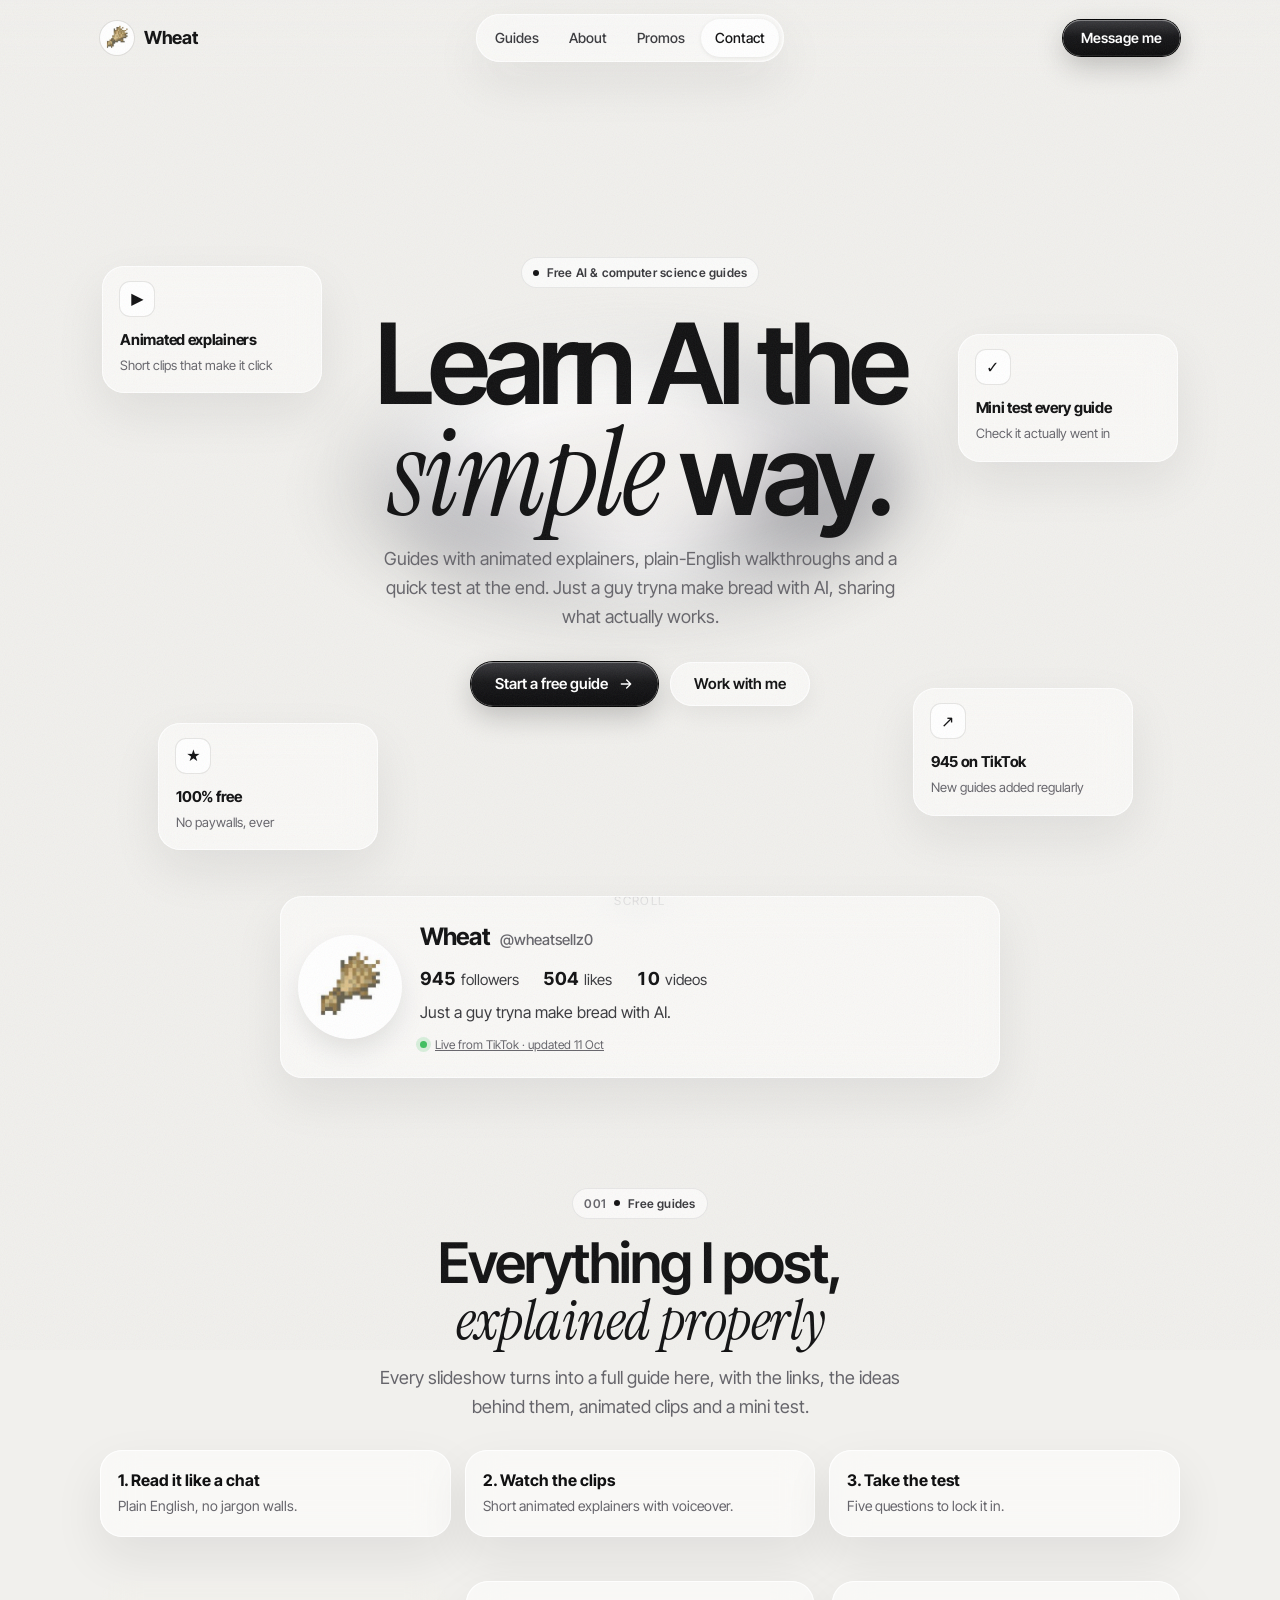
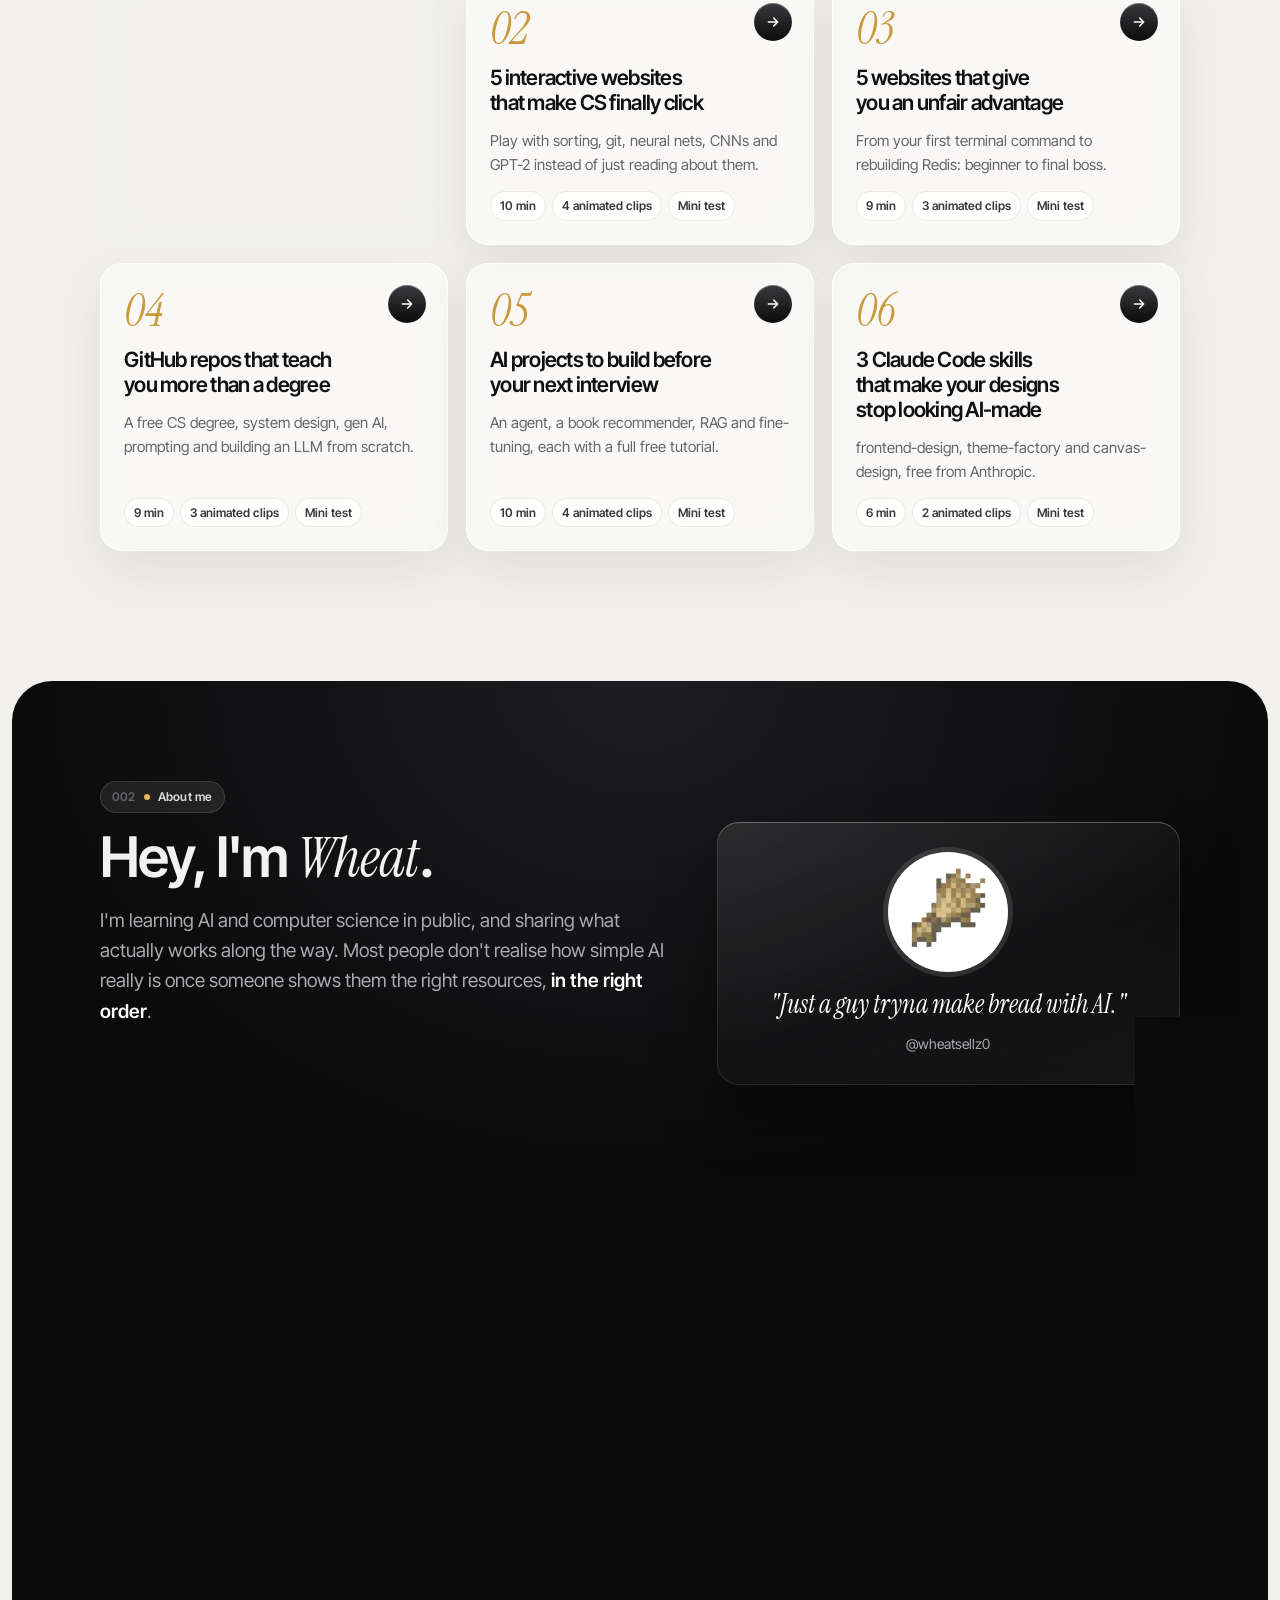
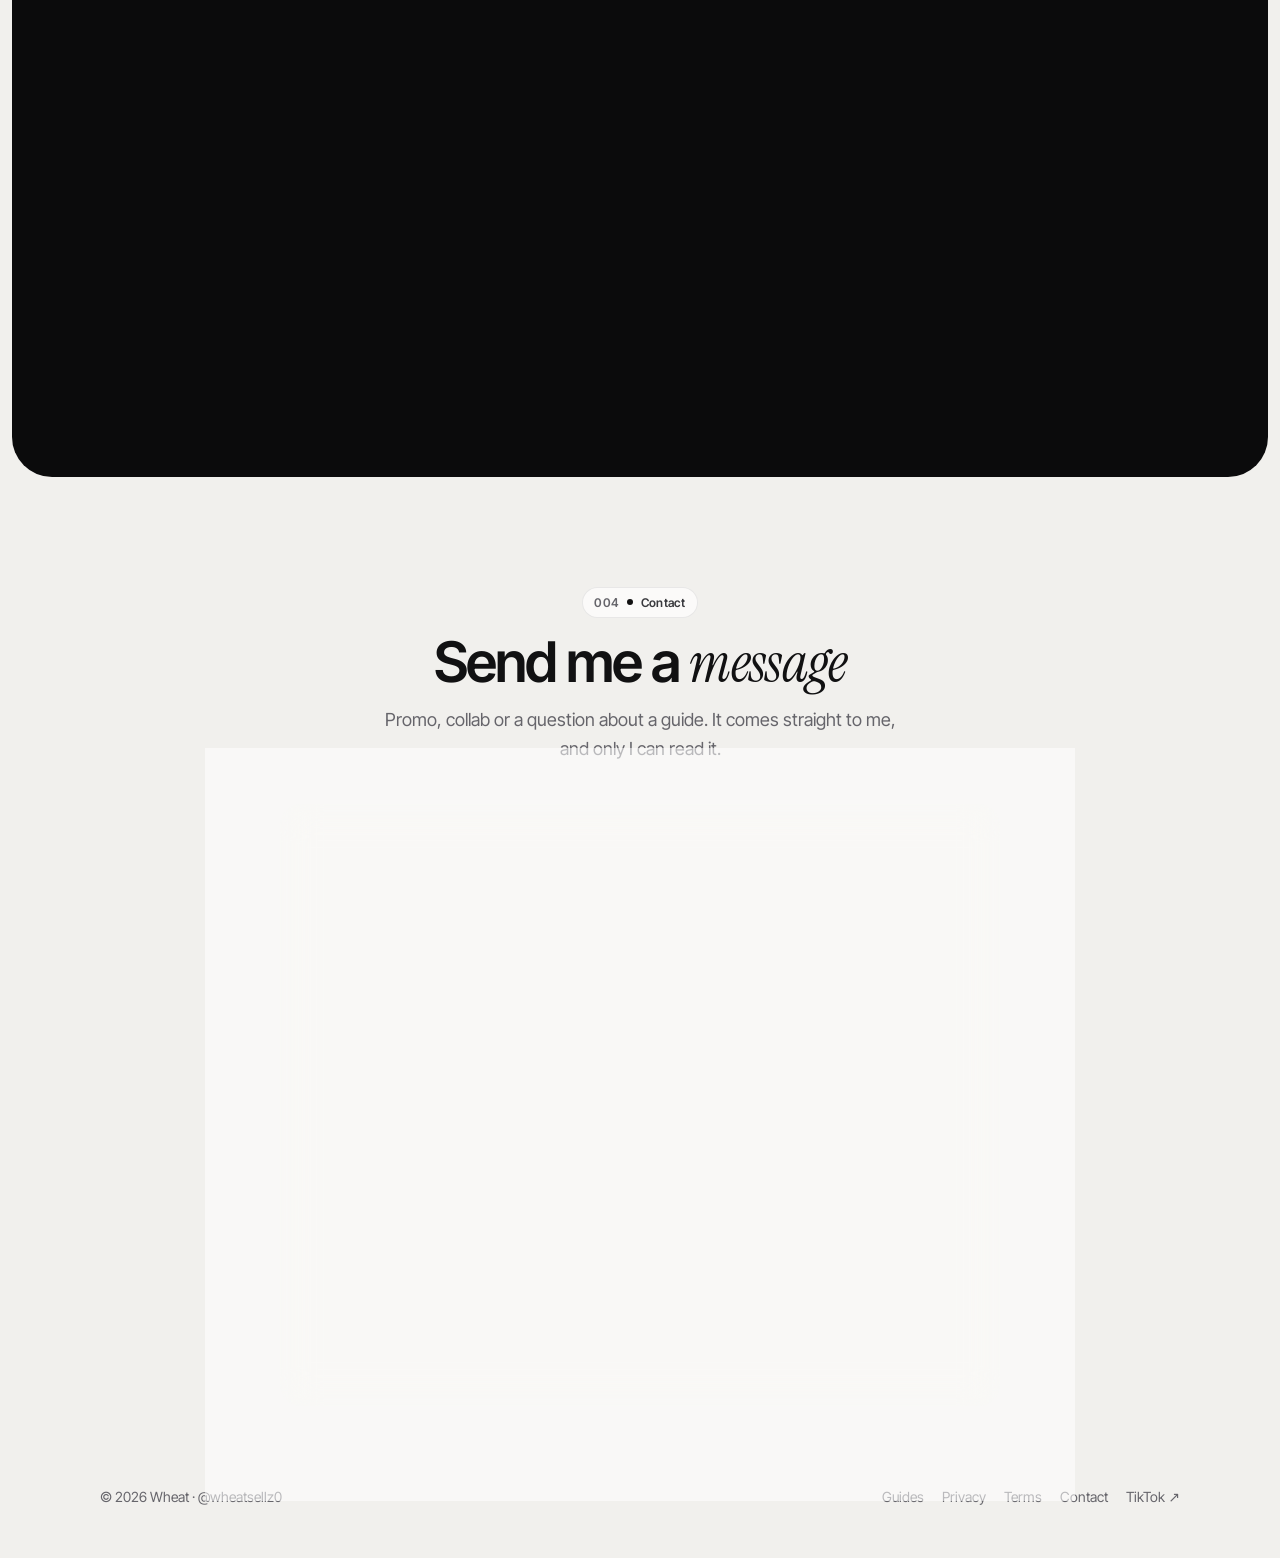
==== index.html @ 7003b882 "Add files via upload" ====
<!doctype html>
<html lang="en">
<head>
<meta charset="utf-8">
<meta name="viewport" content="width=device-width, initial-scale=1, viewport-fit=cover">
<meta http-equiv="Content-Security-Policy" content="default-src 'self'; script-src 'self' 'unsafe-inline'; style-src 'self' 'unsafe-inline'; img-src 'self' data:; font-src 'self'; media-src 'self'; connect-src https://api.web3forms.com; object-src 'none'; base-uri 'self'; form-action 'self'">
<title>Wheat · learn AI the simple way</title>
<meta name="description" content="Free AI and computer science guides from Wheat (@wheatsellz0), with animated explainers and mini tests. About me, promos and how to get in touch.">
<meta property="og:title" content="Wheat · learn AI the simple way">
<meta property="og:description" content="Free AI & CS guides with animated explainers and mini tests.">
<meta property="og:image" content="assets/og.png">
<link rel="stylesheet" href="assets/fonts.css">
<link rel="icon" type="image/png" sizes="32x32" href="assets/favicon-32.png">
<link rel="apple-touch-icon" href="assets/apple-touch-icon.png">
<meta name="theme-color" content="#f1f0ed">
<meta name="referrer" content="strict-origin-when-cross-origin">
<meta property="og:type" content="website">
<meta property="og:site_name" content="Wheat">
<meta name="twitter:card" content="summary_large_image">
<link rel="stylesheet" href="assets/style.css">
<style>
  /* ---------- hero ---------- */
  .hero { position: relative; min-height: min(860px, 100svh); display: grid; place-items: center; text-align: center; padding-block: 40px 90px; isolation: isolate; }
  .orb { position: absolute; z-index: -1; width: min(620px, 92vw); aspect-ratio: 1; left: 50%; top: 46%; translate: -50% -50%; filter: blur(26px); opacity: .75;
    animation: spin 26s linear infinite; }
  .orb::before { content: ''; position: absolute; inset: 8%; border-radius: 50%;
    background: radial-gradient(circle at 35% 30%, #fff 0 18%, transparent 45%), conic-gradient(from 40deg, #cfcfd3, #8d8d93, #f4f4f6, #a7a7ad, #e6e6e9, #77777d, #cfcfd3);
    transform: rotateX(62deg) rotateZ(18deg); box-shadow: 0 40px 80px rgba(0,0,0,.25); }
  .orb::after { content: ''; position: absolute; inset: 30%; border-radius: 50%; background: var(--paper); transform: rotateX(62deg) rotateZ(18deg); filter: blur(10px); }
  @keyframes spin { to { rotate: 360deg; } }
  .hero h1 { font-size: clamp(48px, 9vw, 112px); line-height: .95; font-weight: 600; letter-spacing: -0.055em; }
  .hero h1 .serif { font-size: 1.08em; letter-spacing: -0.02em; }
  .hero .sub { margin-inline: auto; text-align: center; }
  .hero .ctas { display: flex; flex-wrap: wrap; justify-content: center; gap: 12px; margin-top: 30px; }
  .float { position: absolute; padding: 16px 18px; text-align: left; width: 220px; animation: bob 7s ease-in-out infinite; }
  .float b { display: block; font-size: 15px; letter-spacing: -0.02em; }
  .float span { font-size: 13px; color: var(--muted); }
  .float .ic { width: 34px; height: 34px; border-radius: 10px; display: grid; place-items: center; background: #fff; box-shadow: 0 0 0 1px var(--line); margin-bottom: 12px; }
  .f1 { left: 2%; top: 22%; animation-delay: -2s; } .f2 { right: 2%; top: 30%; } .f3 { left: 7%; bottom: 10%; animation-delay: -4s; } .f4 { right: 6%; bottom: 14%; animation-delay: -1s; }
  @keyframes bob { 50% { transform: translateY(-12px); } }
  @media (max-width: 980px) { .float { display: none; } }
  .scrollcue { position: absolute; bottom: 26px; left: 50%; translate: -50% 0; font-size: 12px; color: var(--muted); letter-spacing: .12em; text-transform: uppercase; }

  /* ---------- live profile card ---------- */
  .profile { display: grid; grid-template-columns: auto 1fr; gap: 22px; align-items: center; padding: 22px; margin-top: -40px; }
  .profile .pfp { width: 96px; height: 96px; border-radius: 50%; background: #fff; box-shadow: 0 0 0 4px #fff, 0 12px 30px rgba(0,0,0,.12); object-fit: cover; }
  .profile h3 { font-size: 24px; display: flex; gap: 10px; align-items: baseline; flex-wrap: wrap; }
  .profile h3 small { font-size: 15px; font-weight: 500; color: var(--muted); letter-spacing: 0; }
  .stats { display: flex; flex-wrap: wrap; gap: 8px 24px; margin-top: 8px; font-size: 15px; color: var(--ink-2); font-variant-numeric: tabular-nums; }
  .stats b { color: var(--ink); font-size: 18px; margin-right: 5px; }
  .profile .bio { margin: 6px 0 0; color: var(--ink-2); }
  .live { display: inline-flex; align-items: center; gap: 8px; margin-top: 10px; font-size: 12px; color: var(--muted); }
  .live::before { content: ''; width: 7px; height: 7px; border-radius: 50%; background: #3fbf5f; box-shadow: 0 0 0 4px rgba(63,191,95,.18); animation: pulse 2s infinite; }
  @keyframes pulse { 50% { box-shadow: 0 0 0 7px rgba(63,191,95,.05); } }
  @media (max-width: 520px) { .profile { grid-template-columns: 1fr; text-align: center; justify-items: center; } .stats { justify-content: center; } }

  section { padding-block: 110px 20px; scroll-margin-top: 70px; }
  .head { text-align: center; } .head .sub { margin-inline: auto; }

  /* ---------- guides ---------- */
  .guides { display: grid; grid-template-columns: repeat(auto-fill, minmax(320px, 1fr)); gap: 18px; margin-top: 44px; }
  .gcard { position: relative; display: flex; flex-direction: column; gap: 14px; padding: 24px; text-decoration: none; min-height: 250px; transition: transform .5s var(--ease), box-shadow .5s var(--ease); }
  .gcard:hover { transform: translateY(-6px); box-shadow: inset 0 0 0 1px var(--glass-line), 0 30px 70px rgba(20,20,25,.14); }
  .gcard .no { font: 400 46px/1 var(--serif); font-style: italic; color: var(--wheat); }
  .gcard h3 { font-size: 21px; line-height: 1.2; font-weight: 600; }
  .gcard p { margin: 0; color: var(--muted); font-size: 15px; }
  .gcard .meta { margin-top: auto; display: flex; flex-wrap: wrap; gap: 6px; }
  .gcard .meta span { font-size: 12px; font-weight: 600; padding: 5px 10px; border-radius: 999px; background: rgba(255,255,255,.75); box-shadow: inset 0 0 0 1px var(--line); color: var(--ink-2); }
  .gcard .go { position: absolute; top: 22px; right: 22px; width: 38px; height: 38px; border-radius: 50%; display: grid; place-items: center; color: #fff;
    background: linear-gradient(180deg, #3a3a3e, #0b0b0c); box-shadow: inset 0 1px 0 rgba(255,255,255,.3); transition: transform .5s var(--ease); }
  .gcard:hover .go { transform: rotate(-45deg); }

  .how { display: grid; grid-template-columns: repeat(3, 1fr); gap: 14px; margin-top: 28px; }
  .how div { padding: 18px; } .how b { display: block; } .how span { color: var(--muted); font-size: 14px; }
  @media (max-width: 720px) { .how { grid-template-columns: 1fr; } }

  /* ---------- dark band: about + promos ---------- */
  .night { background: radial-gradient(ellipse 70% 50% at 50% 0%, #1d1d21, var(--night) 70%); color: #f2f2f0; border-radius: 40px; margin: 110px 12px 0; padding-block: 100px 110px; position: relative; overflow: hidden; }
  .night section { padding-top: 0; }
  .night .chip { background: rgba(255,255,255,.08); color: #d9d9dc; box-shadow: inset 0 0 0 1px rgba(255,255,255,.12); } .night .chip i { background: var(--wheat-soft); }
  .night .sub, .night p { color: #a9a9af; }
  .about { display: grid; grid-template-columns: 1.1fr .9fr; gap: 50px; align-items: center; }
  .about p { font-size: 19px; line-height: 1.6; } .about p b { color: #fff; font-weight: 600; }
  .slab { padding: 30px; text-align: center; }
  .slab img { width: 120px; height: 120px; border-radius: 50%; margin: 0 auto 16px; background: #fff; box-shadow: 0 0 0 5px rgba(255,255,255,.12); object-fit: cover; }
  .slab .q { font: 400 26px/1.25 var(--serif); font-style: italic; color: #fff; }
  @media (max-width: 860px) { .about { grid-template-columns: 1fr; } }
  .numbers { display: grid; grid-template-columns: repeat(3, 1fr); gap: 14px; margin-top: 40px; }
  .numbers div { padding: 24px; }
  .numbers b { display: block; font-size: clamp(34px, 5vw, 52px); font-weight: 600; letter-spacing: -0.04em; color: #fff; font-variant-numeric: tabular-nums; }
  .numbers span { color: #a9a9af; font-size: 14px; }
  .offers { display: grid; grid-template-columns: repeat(3, 1fr); gap: 14px; margin-top: 18px; }
  .offers div { padding: 26px; } .offers h3 { font-size: 20px; color: #fff; } .offers p { font-size: 15px; margin: 8px 0 0; }
  .offers .tag { display: inline-block; font-size: 12px; font-weight: 600; color: var(--wheat-soft); margin-bottom: 12px; }
  @media (max-width: 760px) { .numbers, .offers { grid-template-columns: 1fr; } }

  /* ---------- contact ---------- */
  form { display: grid; gap: 16px; padding: 28px; margin-top: 40px; text-align: left; }
  label { display: grid; gap: 7px; font-size: 14px; font-weight: 600; }
  label small { font-weight: 400; color: var(--muted); }
  input, textarea, select { width: 100%; font: 16px var(--sans); color: var(--ink); background: rgba(255,255,255,.8); border: 0; box-shadow: inset 0 0 0 1px var(--line); border-radius: 14px; padding: 14px 16px; transition: box-shadow .25s; }
  input:focus, textarea:focus, select:focus { outline: 0; box-shadow: inset 0 0 0 2px var(--ink); }
  textarea { min-height: 150px; resize: vertical; }
  .at { position: relative; } .at input { padding-left: 34px; } .at::after { content: '@'; position: absolute; left: 16px; bottom: 14px; color: var(--muted); }
  .row2 { display: grid; grid-template-columns: 1fr 1fr; gap: 14px; }
  @media (max-width: 560px) { .row2 { grid-template-columns: 1fr; } }
  .status { min-height: 1.4em; font-size: 14px; color: var(--muted); } .status.ok { color: var(--ok); } .status.err { color: var(--bad); }
  .hp { position: absolute; left: -9999px; }
  form .pill { justify-self: start; }
</style>
</head>
<body>

<a class="skip" href="#guides">Skip to content</a>
<header class="topbar"><div class="wrap">
  <a class="brand" href="#top"><img data-avatar src="assets/avatar.jpg" alt=""><span data-stat="name">Wheat</span></a>
  <nav class="navpill glass" aria-label="Sections"><a href="#guides">Guides</a><a href="#about">About</a><a href="#promos">Promos</a><a href="#contact">Contact</a></nav>
  <a class="pill dark" href="#contact">Message me</a>
</div></header>

<main id="top">
  <div class="hero wrap">
    <div class="orb" aria-hidden="true"></div>
    <div class="float f1 glass" aria-hidden="true"><div class="ic">▶</div><b>Animated explainers</b><span>Short clips that make it click</span></div>
    <div class="float f2 glass" aria-hidden="true"><div class="ic">✓</div><b>Mini test every guide</b><span>Check it actually went in</span></div>
    <div class="float f3 glass" aria-hidden="true"><div class="ic">★</div><b>100% free</b><span>No paywalls, ever</span></div>
    <div class="float f4 glass" aria-hidden="true"><div class="ic">↗</div><b><span data-stat="followers" style="color:inherit;font-size:inherit">945</span> on TikTok</b><span>New guides added regularly</span></div>
    <div>
      <div class="chip reveal"><i></i>Free AI &amp; computer science guides</div>
      <h1 class="reveal" style="--d:.08s;margin-top:22px">Learn AI the<br><span class="serif">simple</span> way.</h1>
      <p class="sub reveal" style="--d:.16s">Guides with animated explainers, plain-English walkthroughs and a quick test at the end. Just a guy tryna make bread with AI, sharing what actually works.</p>
      <div class="ctas reveal" style="--d:.24s">
        <a class="pill dark" href="#guides">Start a free guide <svg viewBox="0 0 24 24"><path d="M5 12h14M13 6l6 6-6 6" stroke="currentColor" stroke-width="2" fill="none" stroke-linecap="round" stroke-linejoin="round"/></svg></a>
        <a class="pill glass" href="#promos">Work with me</a>
      </div>
    </div>
    <div class="scrollcue" aria-hidden="true">scroll</div>
  </div>

  <div class="narrow">
    <div class="profile glass reveal">
      <img class="pfp" data-avatar src="assets/avatar.jpg" alt="Wheat's TikTok profile picture">
      <div>
        <h3><span data-stat="name">Wheat</span> <small>@<span data-stat="handle">wheatsellz0</span></small></h3>
        <div class="stats"><span><b data-stat="followers">945</b>followers</span><span><b data-stat="likes">504</b>likes</span><span><b data-stat="videos">10</b>videos</span></div>
        <p class="bio" data-stat="bio">Just a guy tryna make bread with AI.</p>
        <a class="live" data-updated href="https://www.tiktok.com/@wheatsellz0" target="_blank" rel="noopener">Live from TikTok</a>
      </div>
    </div>
  </div>

  <section id="guides" class="wrap">
    <div class="head">
      <div class="chip reveal"><span class="num">001</span><i></i>Free guides</div>
      <h2 class="h2 reveal">Everything I post,<br><span class="serif">explained properly</span></h2>
      <p class="sub reveal">Every slideshow turns into a full guide here, with the links, the ideas behind them, animated clips and a mini test.</p>
    </div>
    <div class="how">
      <div class="glass reveal"><b>1. Read it like a chat</b><span>Plain English, no jargon walls.</span></div>
      <div class="glass reveal" style="--d:.08s"><b>2. Watch the clips</b><span>Short animated explainers with voiceover.</span></div>
      <div class="glass reveal" style="--d:.16s"><b>3. Take the test</b><span>Five questions to lock it in.</span></div>
    </div>
    <div class="guides" id="guide-list"></div>
  </section>

  <div class="night">
    <section id="about" class="wrap">
      <div class="about">
        <div>
          <div class="chip reveal"><span class="num">002</span><i></i>About me</div>
          <h2 class="h2 reveal">Hey, I'm <span class="serif">Wheat</span>.</h2>
          <p class="reveal">I'm learning AI and computer science in public, and sharing what actually works along the way. Most people don't realise how simple AI really is once someone shows them the right resources, <b>in the right order</b>.</p>
          <p class="reveal">So my goal's simple: <b>help you learn faster and build smarter, for free.</b></p>
        </div>
        <div class="slab glass-dark reveal" style="--d:.1s">
          <img data-avatar src="assets/avatar.jpg" alt="">
          <div class="q">"Just a guy tryna make bread with AI."</div>
          <p style="margin:12px 0 0;font-size:14px">@wheatsellz0</p>
        </div>
      </div>
    </section>

    <section id="promos" class="wrap" style="padding-top:110px">
      <div class="chip reveal"><span class="num">003</span><i></i>Promos</div>
      <h2 class="h2 reveal">Work <span class="serif">with</span> me</h2>
      <p class="sub reveal">I partner with AI tools, courses and dev products my audience will genuinely use. Numbers below update daily from TikTok, and sponsored posts are always clearly labelled.</p>
      <div class="numbers">
        <div class="glass-dark reveal"><b data-stat="followers">945</b><span>followers</span></div>
        <div class="glass-dark reveal" style="--d:.08s"><b data-stat="likes">504</b><span>likes</span></div>
        <div class="glass-dark reveal" style="--d:.16s"><b data-stat="videos">10</b><span>videos</span></div>
      </div>
      <div class="offers">
        <div class="glass-dark reveal"><span class="tag">Slideshow</span><h3>Feature spot</h3><p>Your product as one of the picks in a themed slideshow, with a real screenshot and an honest write-up.</p></div>
        <div class="glass-dark reveal" style="--d:.08s"><span class="tag">Video</span><h3>Dedicated video</h3><p>A full animated explainer about your product, with voiceover and captions.</p></div>
        <div class="glass-dark reveal" style="--d:.16s"><span class="tag">Guide</span><h3>Guide + bio link</h3><p>A spot inside the matching guide on this site, linked from my TikTok bio.</p></div>
      </div>
      <div style="margin-top:28px" class="reveal"><a class="pill dark" href="#contact" style="background:linear-gradient(180deg,#f3d48e,#d9a441);color:#1a1408">Send a promo enquiry</a></div>
    </section>
  </div>

  <section id="contact" class="narrow">
    <div class="head">
      <div class="chip reveal"><span class="num">004</span><i></i>Contact</div>
      <h2 class="h2 reveal">Send me a <span class="serif">message</span></h2>
      <p class="sub reveal">Promo, collab or a question about a guide. It comes straight to me, and only I can read it.</p>
    </div>
    <form id="contact-form" class="glass reveal" novalidate>
      <div class="row2">
        <label class="at">Your TikTok<input id="tiktok" name="tiktok" placeholder="yourhandle" autocomplete="off" required maxlength="40"></label>
        <label>What's it about?
          <select id="topic" name="topic"><option>Promo / sponsorship</option><option>Collab</option><option>Question about a guide</option><option>Something else</option></select>
        </label>
      </div>
      <label>Email <small>(optional, if you'd like a reply there)</small><input id="email" name="email" type="email" placeholder="you@example.com" maxlength="120"></label>
      <label>Message<textarea id="message" name="message" placeholder="Hey Wheat, …" required maxlength="2000"></textarea></label>
      <input class="hp" type="checkbox" name="botcheck" tabindex="-1" aria-hidden="true">
      <button type="submit" class="pill dark" id="send">Send message</button>
      <div class="status" id="status" role="status"></div>
      <p style="margin:0;font-size:13px;color:var(--muted)">By sending, you agree I can use these details to reply to you, nothing else (see the <a href="privacy.html">privacy policy</a>). Under 13? Ask a parent first.</p>
    </form>
  </section>
</main>

<footer class="site"><div class="wrap">
  <div>© <span data-year></span> Wheat · @wheatsellz0</div>
  <div style="display:flex;gap:18px;flex-wrap:wrap"><a href="#guides">Guides</a><a href="privacy.html">Privacy</a><a href="terms.html">Terms</a><a href="#contact">Contact</a><a href="https://www.tiktok.com/@wheatsellz0" target="_blank" rel="noopener">TikTok ↗</a></div>
</div></footer>

<script src="data/stats.js"></script>
<script src="assets/guides.js"></script>
<script>
  // Guide cards, built from assets/guides.js
  const list = document.getElementById('guide-list');
  (window.GUIDES || []).forEach((g, i) => {
    const a = document.createElement('a');
    a.className = 'gcard glass reveal'; a.style.setProperty('--d', (i % 3) * 0.08 + 's');
    a.href = 'guide.html?g=' + g.slug;
    a.innerHTML = `<span class="no">${String(i + 1).padStart(2, '0')}</span><h3>${g.title}</h3><p>${g.tagline}</p>
      <div class="meta"><span>${g.minutes} min</span><span>${g.clips.length} animated clips</span><span>Mini test</span></div>
      <span class="go" aria-hidden="true"><svg viewBox="0 0 24 24" width="16" height="16"><path d="M5 12h14M13 6l6 6-6 6" stroke="currentColor" stroke-width="2.2" fill="none" stroke-linecap="round" stroke-linejoin="round"/></svg></span>`;
    list.appendChild(a);
  });
</script>
<script src="assets/site.js"></script>
<script>
  // Contact box: messages are emailed to Wheat through Web3Forms, so only Wheat can read them.
  // Paste your free access key from https://web3forms.com between the quotes:
  const WEB3FORMS_KEY = '79f9268f-8309-4ce5-b389-b21ce19033ad';
  const form = document.getElementById('contact-form'), status = document.getElementById('status'), send = document.getElementById('send');
  form.addEventListener('submit', async (e) => {
    e.preventDefault();
    const tiktok = form.tiktok.value.trim().replace(/^@/, ''), message = form.message.value.trim();
    status.className = 'status';
    if (!/^[A-Za-z0-9._]{2,24}$/.test(tiktok)) { status.className = 'status err'; status.textContent = 'Add your TikTok username, without spaces.'; return form.tiktok.focus(); }
    if (message.length < 5) { status.className = 'status err'; status.textContent = 'Write a message first.'; return form.message.focus(); }
    if (!WEB3FORMS_KEY) { status.className = 'status err'; status.textContent = 'The message box isn’t connected yet, so this wasn’t sent.'; return; }
    send.disabled = true; status.textContent = 'Sending…';
    try {
      const res = await fetch('https://api.web3forms.com/submit', {
        method: 'POST', headers: { 'Content-Type': 'application/json', Accept: 'application/json' },
        body: JSON.stringify({ access_key: WEB3FORMS_KEY, subject: `New ${form.topic.value} message from @${tiktok}`, from_name: `@${tiktok} (TikTok)`,
          tiktok: `@${tiktok}  ·  https://www.tiktok.com/@${tiktok}`, topic: form.topic.value, email: form.email.value.trim() || 'not given', message, botcheck: form.botcheck.checked }),
      });
      const data = await res.json();
      if (!data.success) throw new Error(data.message);
      form.reset(); status.className = 'status ok'; status.textContent = 'Sent! I read every message.';
    } catch (err) { status.className = 'status err'; status.textContent = 'That didn’t send. Try again in a minute, or DM me on TikTok.'; }
    finally { send.disabled = false; }
  });
</script>
</body>
</html>
---- assets/fonts.css ----
/* Self-hosted Google Fonts (SIL Open Font License): Inter Tight, Instrument Serif */
@font-face {
  font-family: 'Instrument Serif';
  font-style: italic;
  font-weight: 400;
  font-display: swap;
  src: url(fonts/instrument-serif-latin-ext.woff2) format('woff2');
  unicode-range: U+0100-02BA, U+02BD-02C5, U+02C7-02CC, U+02CE-02D7, U+02DD-02FF, U+0304, U+0308, U+0329, U+1D00-1DBF, U+1E00-1E9F, U+1EF2-1EFF, U+2020, U+20A0-20AB, U+20AD-20C4, U+2113, U+2C60-2C7F, U+A720-A7FF;
}
@font-face {
  font-family: 'Instrument Serif';
  font-style: italic;
  font-weight: 400;
  font-display: swap;
  src: url(fonts/instrument-serif-latin.woff2) format('woff2');
  unicode-range: U+0000-00FF, U+0131, U+0152-0153, U+02BB-02BC, U+02C6, U+02DA, U+02DC, U+0304, U+0308, U+0329, U+2000-206F, U+20AC, U+2122, U+2191, U+2193, U+2212, U+2215, U+FEFF, U+FFFD;
}
@font-face {
  font-family: 'Inter Tight';
  font-style: normal;
  font-weight: 400;
  font-display: swap;
  src: url(fonts/inter-tight-latin-ext.woff2) format('woff2');
  unicode-range: U+0100-02BA, U+02BD-02C5, U+02C7-02CC, U+02CE-02D7, U+02DD-02FF, U+0304, U+0308, U+0329, U+1D00-1DBF, U+1E00-1E9F, U+1EF2-1EFF, U+2020, U+20A0-20AB, U+20AD-20C4, U+2113, U+2C60-2C7F, U+A720-A7FF;
}
@font-face {
  font-family: 'Inter Tight';
  font-style: normal;
  font-weight: 400;
  font-display: swap;
  src: url(fonts/inter-tight-latin.woff2) format('woff2');
  unicode-range: U+0000-00FF, U+0131, U+0152-0153, U+02BB-02BC, U+02C6, U+02DA, U+02DC, U+0304, U+0308, U+0329, U+2000-206F, U+20AC, U+2122, U+2191, U+2193, U+2212, U+2215, U+FEFF, U+FFFD;
}
@font-face {
  font-family: 'Inter Tight';
  font-style: normal;
  font-weight: 500;
  font-display: swap;
  src: url(fonts/inter-tight-latin-ext.woff2) format('woff2');
  unicode-range: U+0100-02BA, U+02BD-02C5, U+02C7-02CC, U+02CE-02D7, U+02DD-02FF, U+0304, U+0308, U+0329, U+1D00-1DBF, U+1E00-1E9F, U+1EF2-1EFF, U+2020, U+20A0-20AB, U+20AD-20C4, U+2113, U+2C60-2C7F, U+A720-A7FF;
}
@font-face {
  font-family: 'Inter Tight';
  font-style: normal;
  font-weight: 500;
  font-display: swap;
  src: url(fonts/inter-tight-latin.woff2) format('woff2');
  unicode-range: U+0000-00FF, U+0131, U+0152-0153, U+02BB-02BC, U+02C6, U+02DA, U+02DC, U+0304, U+0308, U+0329, U+2000-206F, U+20AC, U+2122, U+2191, U+2193, U+2212, U+2215, U+FEFF, U+FFFD;
}
@font-face {
  font-family: 'Inter Tight';
  font-style: normal;
  font-weight: 600;
  font-display: swap;
  src: url(fonts/inter-tight-latin-ext.woff2) format('woff2');
  unicode-range: U+0100-02BA, U+02BD-02C5, U+02C7-02CC, U+02CE-02D7, U+02DD-02FF, U+0304, U+0308, U+0329, U+1D00-1DBF, U+1E00-1E9F, U+1EF2-1EFF, U+2020, U+20A0-20AB, U+20AD-20C4, U+2113, U+2C60-2C7F, U+A720-A7FF;
}
@font-face {
  font-family: 'Inter Tight';
  font-style: normal;
  font-weight: 600;
  font-display: swap;
  src: url(fonts/inter-tight-latin.woff2) format('woff2');
  unicode-range: U+0000-00FF, U+0131, U+0152-0153, U+02BB-02BC, U+02C6, U+02DA, U+02DC, U+0304, U+0308, U+0329, U+2000-206F, U+20AC, U+2122, U+2191, U+2193, U+2212, U+2215, U+FEFF, U+FFFD;
}
@font-face {
  font-family: 'Inter Tight';
  font-style: normal;
  font-weight: 700;
  font-display: swap;
  src: url(fonts/inter-tight-latin-ext.woff2) format('woff2');
  unicode-range: U+0100-02BA, U+02BD-02C5, U+02C7-02CC, U+02CE-02D7, U+02DD-02FF, U+0304, U+0308, U+0329, U+1D00-1DBF, U+1E00-1E9F, U+1EF2-1EFF, U+2020, U+20A0-20AB, U+20AD-20C4, U+2113, U+2C60-2C7F, U+A720-A7FF;
}
@font-face {
  font-family: 'Inter Tight';
  font-style: normal;
  font-weight: 700;
  font-display: swap;
  src: url(fonts/inter-tight-latin.woff2) format('woff2');
  unicode-range: U+0000-00FF, U+0131, U+0152-0153, U+02BB-02BC, U+02C6, U+02DA, U+02DC, U+0304, U+0308, U+0329, U+2000-206F, U+20AC, U+2122, U+2191, U+2193, U+2212, U+2215, U+FEFF, U+FFFD;
}
---- assets/style.css ----
/* Wheat: soft grainy off-white, frosted glass, glossy black pills, one dark band. */
:root {
  --paper: #f1f0ed;
  --paper-2: #e8e7e3;
  --ink: #111112;
  --ink-2: #3a3a3e;
  --muted: #66656b;
  --line: rgba(17, 17, 18, 0.08);
  --glass: rgba(255, 255, 255, 0.55);
  --glass-line: rgba(255, 255, 255, 0.85);
  --night: #0b0b0c;
  --night-2: #151517;
  --wheat: #c99a3b;
  --wheat-soft: #e2b65c;
  --ok: #3f9b55;
  --bad: #c4553f;
  --sans: 'Inter Tight', 'Inter', system-ui, -apple-system, 'Segoe UI', sans-serif;
  --serif: 'Instrument Serif', Georgia, 'Times New Roman', serif;
  --mono: ui-monospace, 'SFMono-Regular', Consolas, monospace;
  --r: 22px;
  --ease: cubic-bezier(.2, .7, .1, 1);
  color-scheme: light;
}
* { box-sizing: border-box; }
html { scroll-behavior: smooth; -webkit-text-size-adjust: 100%; }
body { margin: 0; background: var(--paper); color: var(--ink); font: 16px/1.6 var(--sans); -webkit-font-smoothing: antialiased; overflow-x: hidden; }
img { max-width: 100%; display: block; }
a { color: inherit; }
::selection { background: var(--wheat-soft); color: var(--ink); }
.skip { position: absolute; left: 12px; top: -60px; z-index: 200; padding: 10px 16px; border-radius: 999px; background: var(--ink); color: #fff; text-decoration: none; font-weight: 600; transition: top .2s; }
.skip:focus { top: 12px; }
.sr-only { position: absolute; width: 1px; height: 1px; overflow: hidden; clip: rect(0 0 0 0); white-space: nowrap; }

/* film grain over everything */
body::after { content: ''; position: fixed; inset: -50%; pointer-events: none; z-index: 100; opacity: .07;
  background-image: url("data:image/svg+xml,%3Csvg xmlns='http://www.w3.org/2000/svg' width='160' height='160'%3E%3Cfilter id='n'%3E%3CfeTurbulence type='fractalNoise' baseFrequency='.9' numOctaves='3' stitchTiles='stitch'/%3E%3C/filter%3E%3Crect width='100%25' height='100%25' filter='url(%23n)'/%3E%3C/svg%3E"); }

.wrap { width: min(1120px, 100%); margin-inline: auto; padding-inline: 20px; }
.narrow { width: min(760px, 100%); margin-inline: auto; padding-inline: 20px; }

/* ---------- buttons: glossy black pill + glass pill ---------- */
.pill { position: relative; display: inline-flex; align-items: center; gap: 10px; padding: 14px 24px; border-radius: 999px; font: 600 15px/1 var(--sans);
  text-decoration: none; border: 0; cursor: pointer; overflow: hidden; transition: transform .35s var(--ease), box-shadow .35s var(--ease); white-space: nowrap; }
.pill.dark { color: #fff; background: linear-gradient(180deg, #3a3a3e 0%, #161618 46%, #0b0b0c 100%);
  box-shadow: inset 0 1px 0 rgba(255,255,255,.35), inset 0 -1px 0 rgba(255,255,255,.08), 0 0 0 1px #000, 0 10px 28px rgba(0,0,0,.22); }
.pill.dark::before { content: ''; position: absolute; inset: 0; background: linear-gradient(105deg, transparent 35%, rgba(255,255,255,.22) 50%, transparent 65%); transform: translateX(-120%); transition: transform .8s var(--ease); }
.pill.dark:hover::before { transform: translateX(120%); }
.pill.glass { color: var(--ink); background: var(--glass); backdrop-filter: blur(14px) saturate(1.4); -webkit-backdrop-filter: blur(14px) saturate(1.4); box-shadow: inset 0 0 0 1px var(--glass-line), 0 8px 24px rgba(0,0,0,.06); }
.pill:hover { transform: translateY(-2px); }
.pill:active { transform: translateY(0) scale(.98); }
.pill svg { width: 16px; height: 16px; }
:focus-visible { outline: 2px solid var(--wheat); outline-offset: 3px; border-radius: 12px; }

/* ---------- glass card ---------- */
.glass { background: var(--glass); backdrop-filter: blur(18px) saturate(1.5); -webkit-backdrop-filter: blur(18px) saturate(1.5);
  box-shadow: inset 0 0 0 1px var(--glass-line), 0 20px 50px rgba(20,20,25,.08); border-radius: var(--r); }
.glass-dark { background: linear-gradient(160deg, rgba(255,255,255,.09), rgba(255,255,255,.02) 55%, rgba(255,255,255,.05));
  box-shadow: inset 0 1px 0 rgba(255,255,255,.22), inset 0 0 0 1px rgba(255,255,255,.1), 0 30px 60px rgba(0,0,0,.4); border-radius: var(--r); backdrop-filter: blur(12px); }

/* ---------- top bar ---------- */
.topbar { position: sticky; top: 0; z-index: 50; padding-block: 14px; transition: padding .3s var(--ease);
  background: linear-gradient(180deg, rgba(241,240,237,.92), rgba(241,240,237,.72)); backdrop-filter: blur(14px); -webkit-backdrop-filter: blur(14px); }
.topbar .wrap { display: flex; align-items: center; justify-content: space-between; gap: 12px; }
.brand { display: flex; align-items: center; gap: 10px; text-decoration: none; font-weight: 700; letter-spacing: -0.02em; font-size: 18px; }
.brand img { width: 34px; height: 34px; border-radius: 50%; background: #fff; box-shadow: 0 0 0 1px var(--line); }
.navpill { display: flex; gap: 2px; padding: 5px; border-radius: 999px; }
.navpill a { padding: 8px 14px; border-radius: 999px; font-size: 14px; font-weight: 500; text-decoration: none; color: var(--ink-2); transition: background .25s, color .25s; }
.navpill a:hover, .navpill a.on { background: #fff; color: var(--ink); box-shadow: 0 1px 4px rgba(0,0,0,.08); }
.topbar .pill { padding: 11px 18px; font-size: 14px; }
@media (max-width: 760px) { .navpill { display: none; } }

/* ---------- reveal on scroll ---------- */
.reveal { opacity: 0; transform: translateY(26px); filter: blur(6px); transition: opacity .9s var(--ease), transform .9s var(--ease), filter .9s var(--ease); transition-delay: var(--d, 0s); }
.reveal.in { opacity: 1; transform: none; filter: none; }

/* ---------- section heads ---------- */
.chip { display: inline-flex; align-items: center; gap: 8px; padding: 6px 12px; border-radius: 999px; font-size: 12px; font-weight: 600; letter-spacing: .02em; color: var(--ink-2);
  background: rgba(255,255,255,.7); box-shadow: inset 0 0 0 1px var(--line); }
.chip i { width: 6px; height: 6px; border-radius: 50%; background: var(--ink); display: block; }
.chip .num { color: var(--muted); }
h1, h2, h3 { letter-spacing: -0.035em; text-wrap: balance; margin: 0; }
.h2 { font-size: clamp(34px, 5vw, 56px); line-height: 1.02; font-weight: 600; margin-top: 16px; }
.serif { font-family: var(--serif); font-style: italic; font-weight: 400; letter-spacing: -0.01em; }
.sub { color: var(--muted); font-size: 18px; max-width: 54ch; margin: 14px 0 0; }

/* ---------- clip player ---------- */
figure.clip { margin: 28px 0; border-radius: 24px; overflow: hidden; background: var(--night); position: relative;
  box-shadow: inset 0 1px 0 rgba(255,255,255,.18), 0 0 0 1px #000, 0 30px 60px rgba(0,0,0,.18); }
.clip-stage svg { display: block; width: 100%; height: auto; aspect-ratio: 16 / 9; }
.clip-cap { display: flex; justify-content: center; align-items: center; min-height: 54px; padding: 4px 16px 10px; pointer-events: none; }
.clip-cap span { max-width: 88%; text-align: center; font: 600 clamp(14px, 2.2vw, 19px)/1.35 var(--sans); color: #fff; padding: 6px 12px; border-radius: 10px;
  background: rgba(0,0,0,.55); backdrop-filter: blur(6px); }
.clip-cap span.in { animation: capIn .35s var(--ease); }
@keyframes capIn { from { opacity: 0; transform: translateY(6px); } to { opacity: 1; transform: none; } }
.clip-bar { height: 3px; background: rgba(255,255,255,.1); }
.clip-bar i { display: block; height: 100%; background: var(--wheat-soft); transform-origin: left; transform: scaleX(0); }
.clip-ui { display: flex; align-items: center; gap: 12px; padding: 12px 14px; color: #fff; }
.clip-title { flex: 1; min-width: 0; font-size: 14px; font-weight: 600; color: #d9d9dc; white-space: nowrap; overflow: hidden; text-overflow: ellipsis; }
.clip-btn { display: inline-flex; align-items: center; gap: 8px; border: 0; cursor: pointer; color: #fff; font: 600 13px var(--sans); padding: 9px 13px; border-radius: 999px;
  background: linear-gradient(180deg, #2c2c30, #161618); box-shadow: inset 0 1px 0 rgba(255,255,255,.25), 0 0 0 1px #000; }
.clip-btn.on { color: #1a1408; background: linear-gradient(180deg, #f1cf85, #d9a441); }
.clip-missing { padding: 40px; color: #ccc; text-align: center; }
@media (max-width: 520px) { .clip-sound span { display: none; } }

/* ---------- footer ---------- */
footer.site { padding-block: 60px 50px; color: var(--muted); font-size: 14px; }
footer.site .wrap { display: flex; flex-wrap: wrap; justify-content: space-between; gap: 16px; }
footer.site a { text-decoration: none; } footer.site a:hover { color: var(--ink); }

@media (prefers-reduced-motion: reduce) {
  html { scroll-behavior: auto; }
  .reveal { opacity: 1; transform: none; filter: none; transition: none; }
  *, *::before, *::after { animation-duration: .01ms !important; animation-iteration-count: 1 !important; transition-duration: .01ms !important; }
}
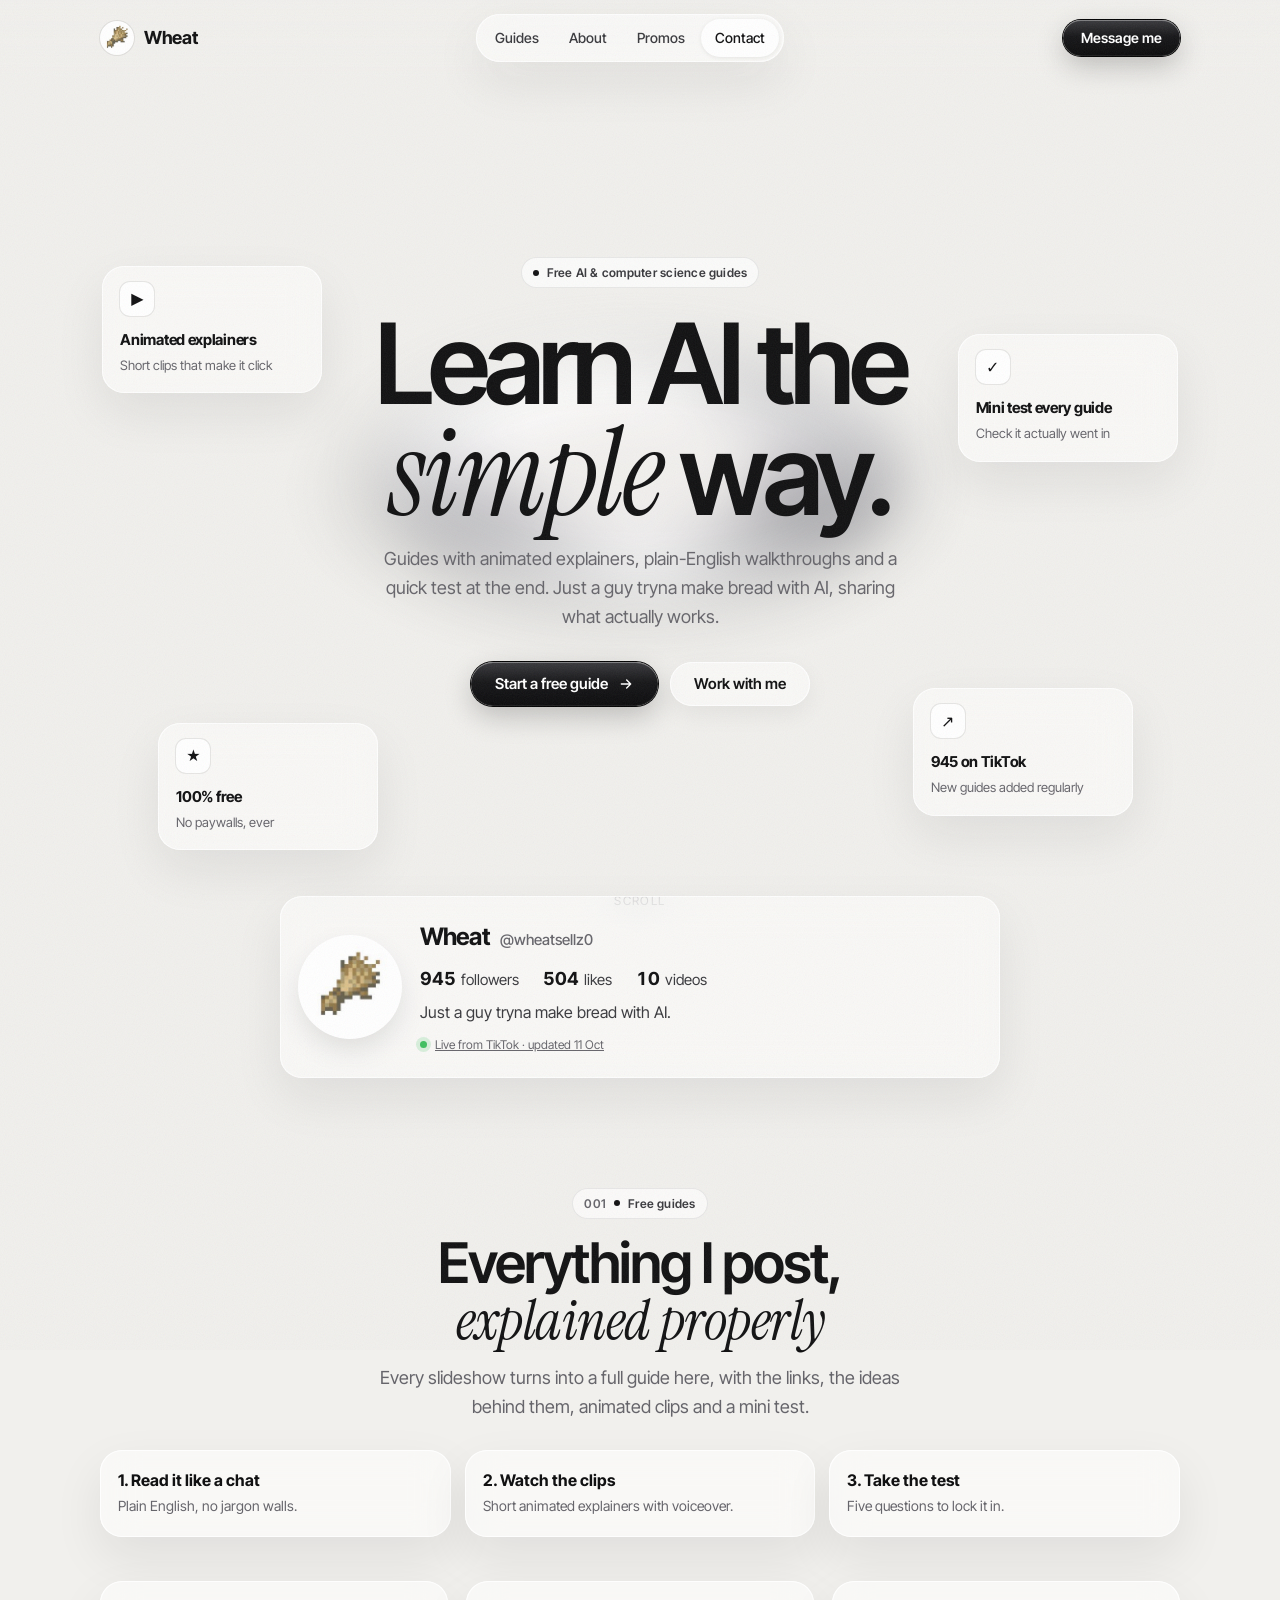
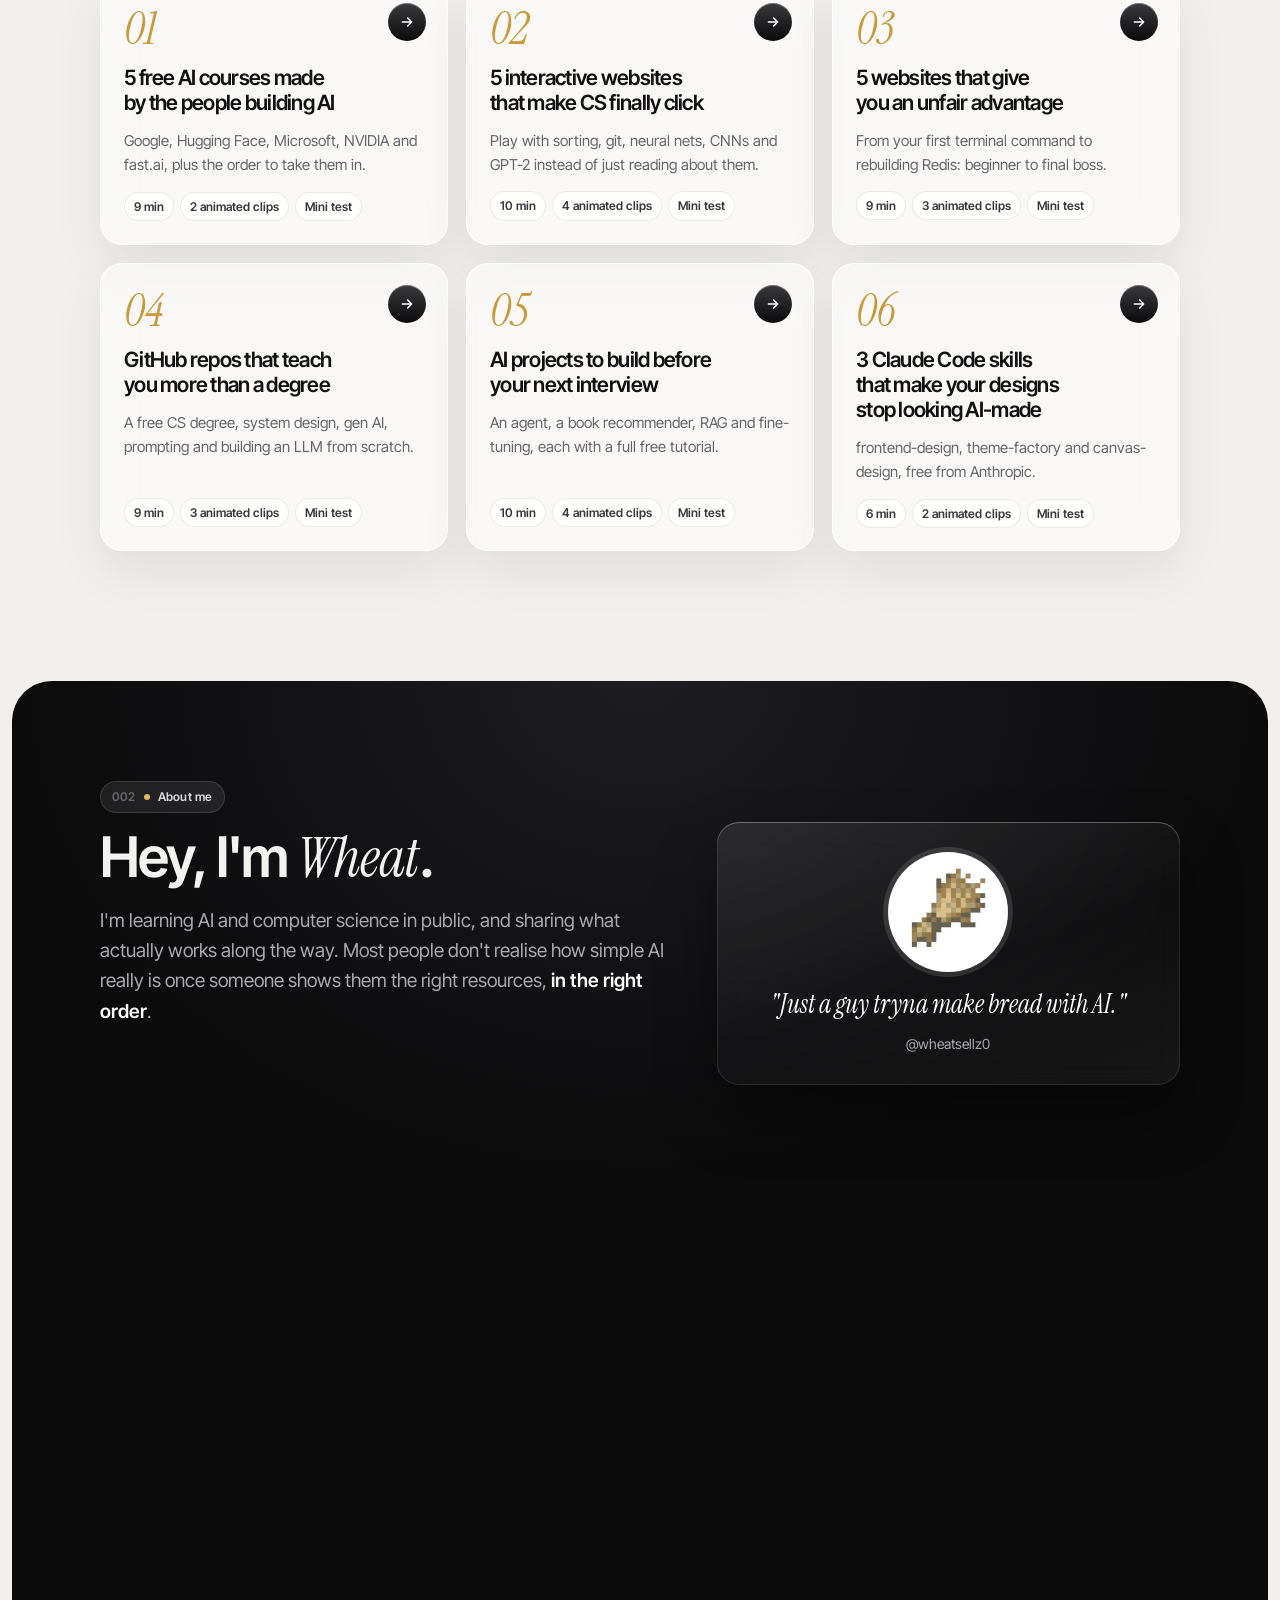
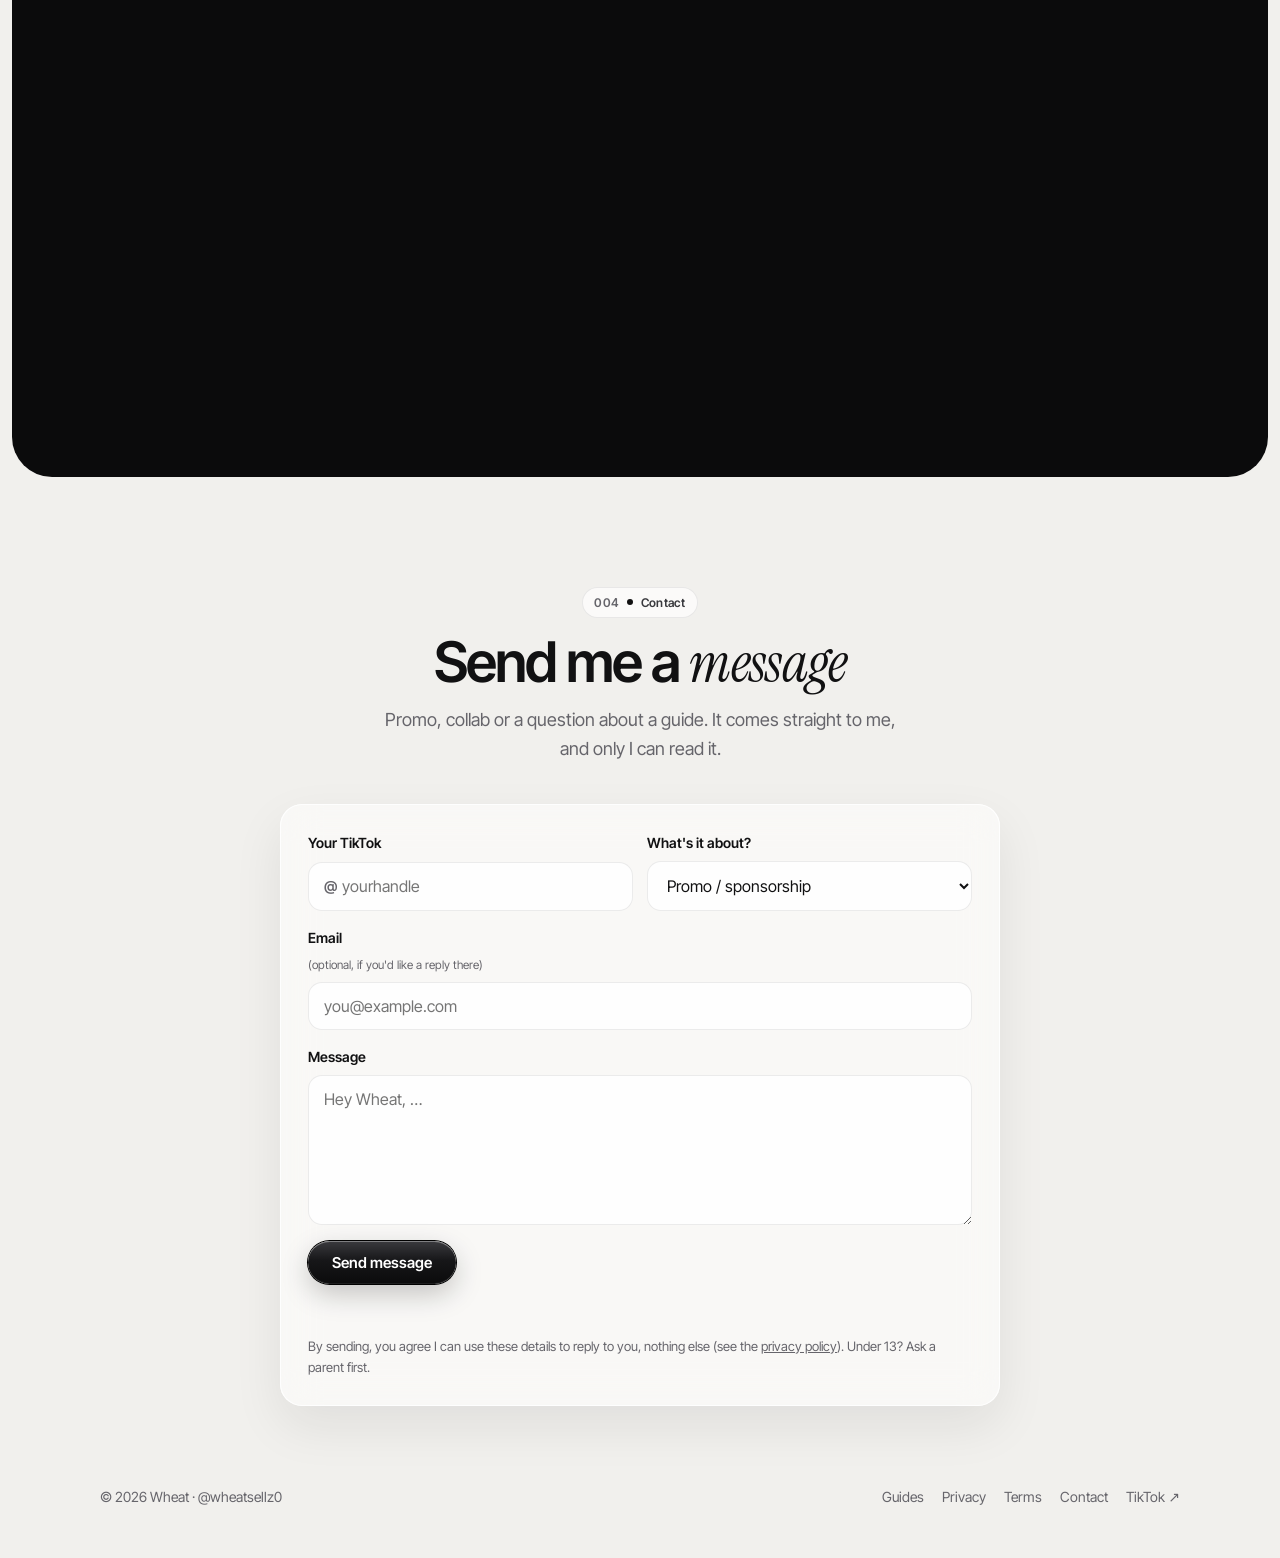
==== commit 6480a467: "Add files via upload" ====
--- a/index.html
+++ b/index.html
@@ -3,7 +3,7 @@
 <head>
 <meta charset="utf-8">
 <meta name="viewport" content="width=device-width, initial-scale=1, viewport-fit=cover">
-<meta http-equiv="Content-Security-Policy" content="default-src 'self'; script-src 'self' 'unsafe-inline'; style-src 'self' 'unsafe-inline'; img-src 'self' data:; font-src 'self'; media-src 'self'; connect-src https://api.web3forms.com; object-src 'none'; base-uri 'self'; form-action 'self'">
+<meta http-equiv="Content-Security-Policy" content="default-src 'self'; script-src 'self' 'unsafe-inline' https://gc.zgo.at; style-src 'self' 'unsafe-inline'; img-src 'self' data: https://wheat.goatcounter.com; font-src 'self'; media-src 'self'; connect-src https://api.web3forms.com https://wheat.goatcounter.com; object-src 'none'; base-uri 'self'; form-action 'self'">
 <title>Wheat · learn AI the simple way</title>
 <meta name="description" content="Free AI and computer science guides from Wheat (@wheatsellz0), with animated explainers and mini tests. About me, promos and how to get in touch.">
 <meta property="og:title" content="Wheat · learn AI the simple way">
@@ -268,5 +268,6 @@
     finally { send.disabled = false; }
   });
 </script>
+<script data-goatcounter="https://wheat.goatcounter.com/count" async src="https://gc.zgo.at/count.js"></script>
 </body>
 </html>
